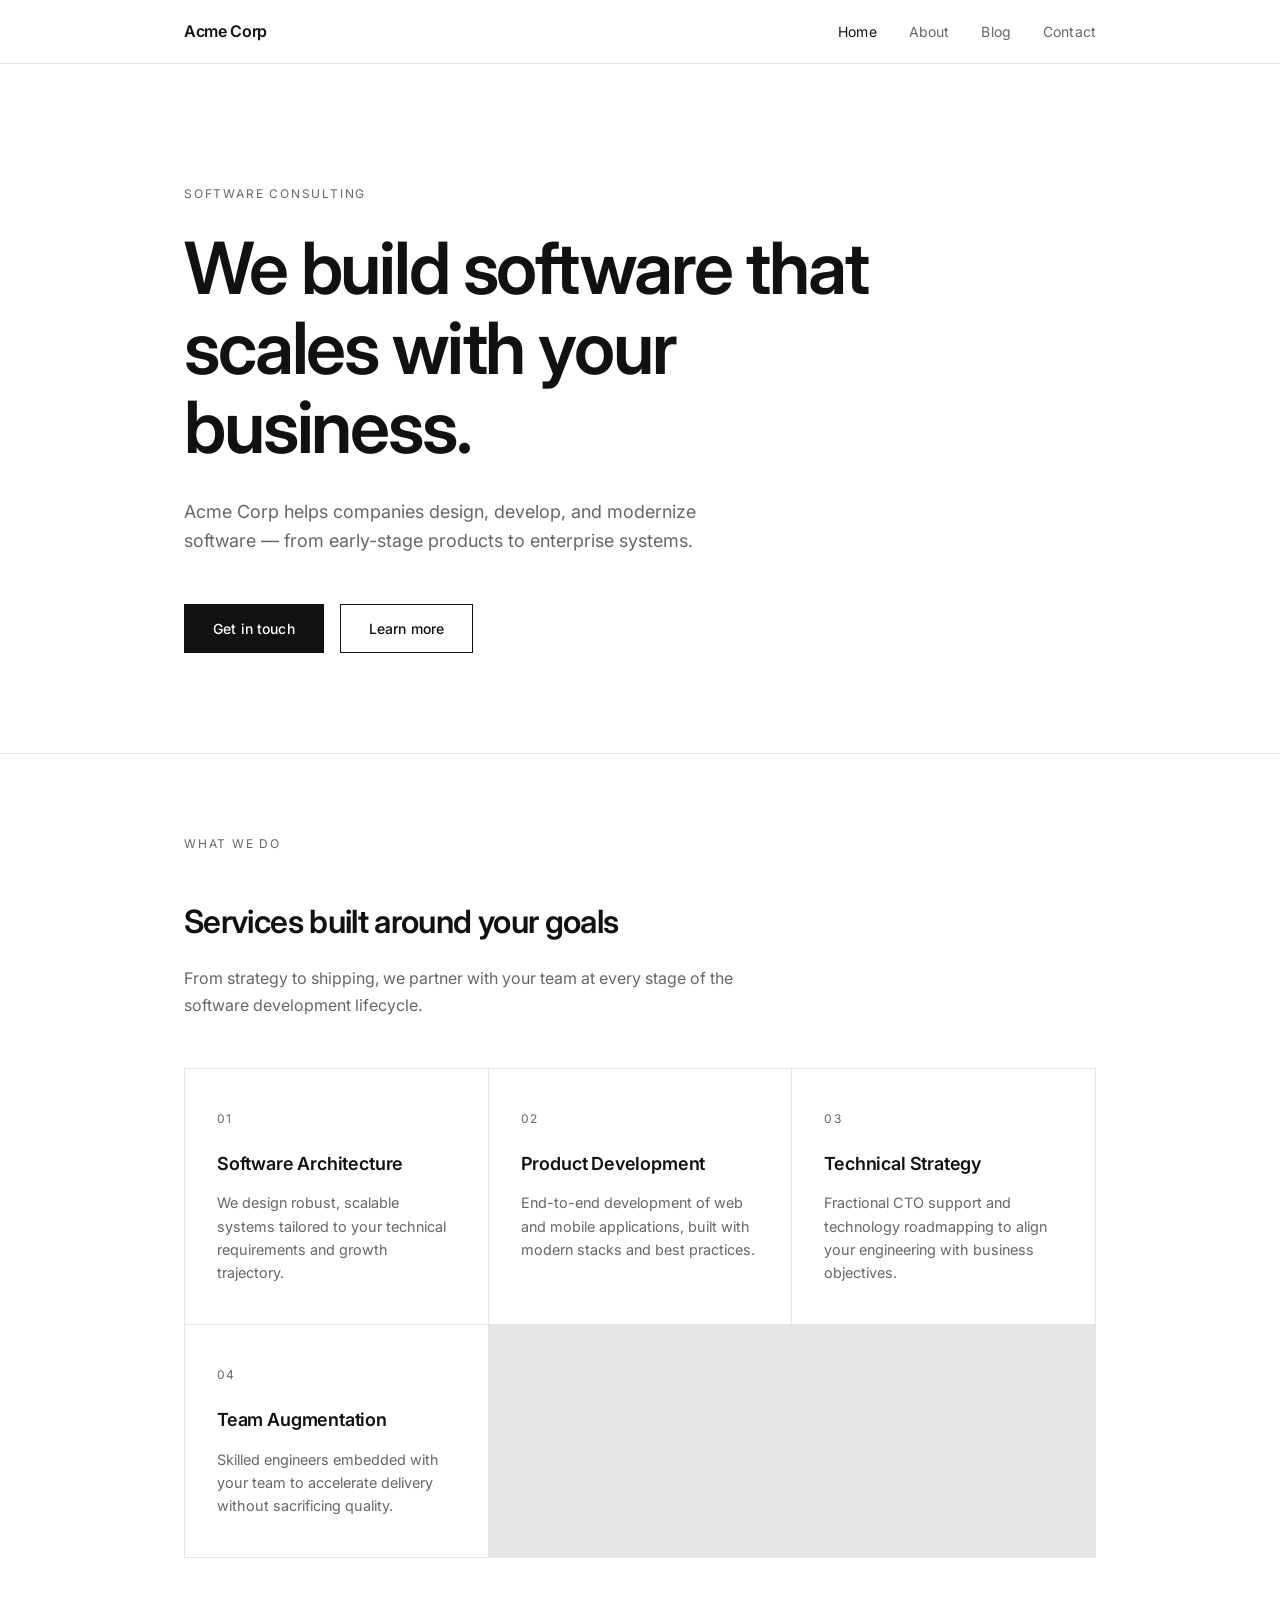
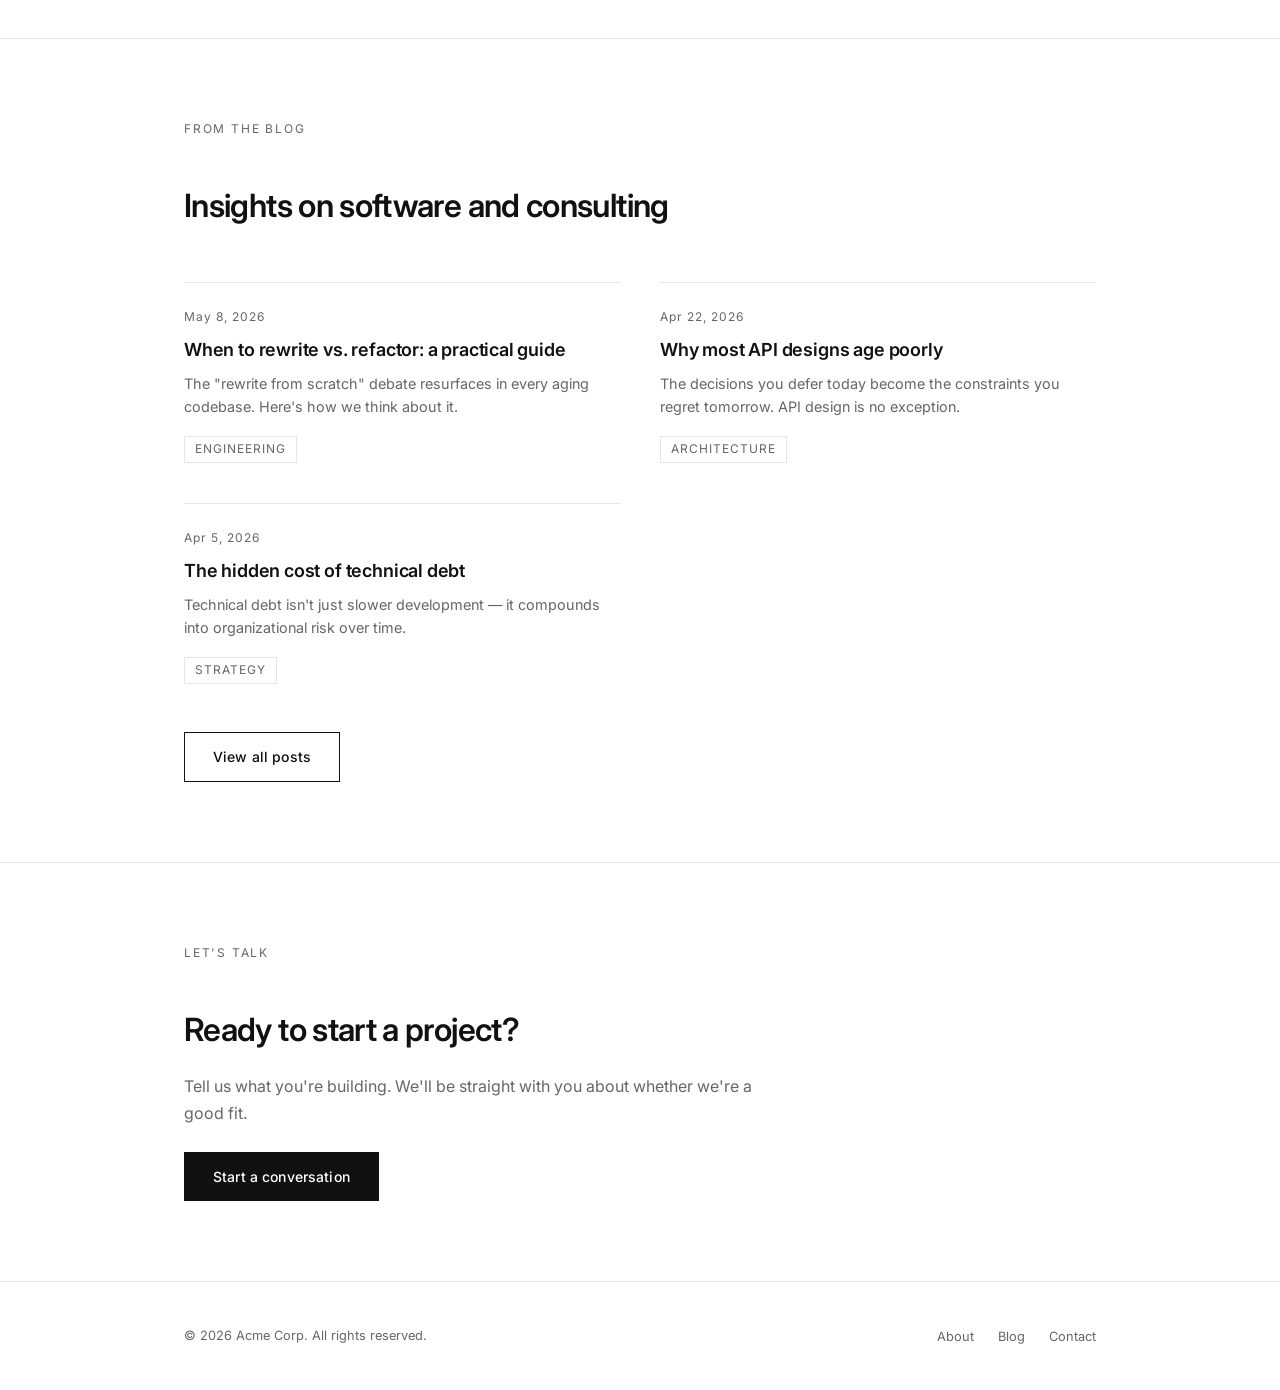
==== index.html @ 8fb7a550 "first commit" ====
<!DOCTYPE html>
<html lang="en">
<head>
  <meta charset="UTF-8" />
  <meta name="viewport" content="width=device-width, initial-scale=1.0" />
  <title>Acme Corp — Software Consulting</title>
  <meta name="description" content="We help companies design, build, and scale software that matters." />
  <link rel="preconnect" href="https://fonts.googleapis.com" />
  <link rel="preconnect" href="https://fonts.gstatic.com" crossorigin />
  <link href="https://fonts.googleapis.com/css2?family=Inter:wght@400;500;600&display=swap" rel="stylesheet" />
  <link rel="stylesheet" href="css/styles.css" />
</head>
<body>

  <!-- Navigation -->
  <nav class="nav">
    <div class="container nav__inner">
      <a href="index.html" class="nav__logo">Acme Corp</a>
      <ul class="nav__links">
        <li><a href="index.html">Home</a></li>
        <li><a href="about.html">About</a></li>
        <li><a href="blog.html">Blog</a></li>
        <li><a href="contact.html">Contact</a></li>
      </ul>
      <button class="nav__toggle" id="nav-toggle" aria-label="Toggle menu">
        <span></span><span></span><span></span>
      </button>
    </div>
  </nav>

  <!-- Mobile Menu -->
  <div class="nav__mobile" id="nav-mobile">
    <a href="index.html">Home</a>
    <a href="about.html">About</a>
    <a href="blog.html">Blog</a>
    <a href="contact.html">Contact</a>
  </div>

  <main>

    <!-- Hero -->
    <section class="hero">
      <div class="container">
        <p class="hero__label">Software Consulting</p>
        <h1 class="hero__title">We build software that scales with your business.</h1>
        <p class="hero__sub">Acme Corp helps companies design, develop, and modernize software — from early-stage products to enterprise systems.</p>
        <div class="hero__cta">
          <a href="contact.html" class="btn btn--filled">Get in touch</a>
          <a href="about.html" class="btn btn--outline">Learn more</a>
        </div>
      </div>
    </section>

    <!-- Services -->
    <section class="section">
      <div class="container">
        <p class="section__label">What we do</p>
        <h2 class="section__title">Services built around your goals</h2>
        <p class="section__body">From strategy to shipping, we partner with your team at every stage of the software development lifecycle.</p>

        <div class="services">
          <div class="service-card">
            <p class="service-card__num">01</p>
            <h3 class="service-card__title">Software Architecture</h3>
            <p class="service-card__body">We design robust, scalable systems tailored to your technical requirements and growth trajectory.</p>
          </div>
          <div class="service-card">
            <p class="service-card__num">02</p>
            <h3 class="service-card__title">Product Development</h3>
            <p class="service-card__body">End-to-end development of web and mobile applications, built with modern stacks and best practices.</p>
          </div>
          <div class="service-card">
            <p class="service-card__num">03</p>
            <h3 class="service-card__title">Technical Strategy</h3>
            <p class="service-card__body">Fractional CTO support and technology roadmapping to align your engineering with business objectives.</p>
          </div>
          <div class="service-card">
            <p class="service-card__num">04</p>
            <h3 class="service-card__title">Team Augmentation</h3>
            <p class="service-card__body">Skilled engineers embedded with your team to accelerate delivery without sacrificing quality.</p>
          </div>
        </div>
      </div>
    </section>

    <!-- Recent Posts -->
    <section class="section">
      <div class="container">
        <p class="section__label">From the blog</p>
        <h2 class="section__title">Insights on software and consulting</h2>

        <div class="posts">
          <article class="post-card">
            <p class="post-card__date">May 8, 2026</p>
            <h3 class="post-card__title"><a href="blog.html">When to rewrite vs. refactor: a practical guide</a></h3>
            <p class="post-card__excerpt">The "rewrite from scratch" debate resurfaces in every aging codebase. Here's how we think about it.</p>
            <span class="post-card__tag">Engineering</span>
          </article>
          <article class="post-card">
            <p class="post-card__date">Apr 22, 2026</p>
            <h3 class="post-card__title"><a href="blog.html">Why most API designs age poorly</a></h3>
            <p class="post-card__excerpt">The decisions you defer today become the constraints you regret tomorrow. API design is no exception.</p>
            <span class="post-card__tag">Architecture</span>
          </article>
          <article class="post-card">
            <p class="post-card__date">Apr 5, 2026</p>
            <h3 class="post-card__title"><a href="blog.html">The hidden cost of technical debt</a></h3>
            <p class="post-card__excerpt">Technical debt isn't just slower development — it compounds into organizational risk over time.</p>
            <span class="post-card__tag">Strategy</span>
          </article>
        </div>

        <div class="mt-48">
          <a href="blog.html" class="btn btn--outline">View all posts</a>
        </div>
      </div>
    </section>

    <!-- CTA -->
    <section class="section">
      <div class="container">
        <p class="section__label">Let's talk</p>
        <h2 class="section__title">Ready to start a project?</h2>
        <p class="section__body">Tell us what you're building. We'll be straight with you about whether we're a good fit.</p>
        <div class="mt-24">
          <a href="contact.html" class="btn btn--filled">Start a conversation</a>
        </div>
      </div>
    </section>

  </main>

  <!-- Footer -->
  <footer class="footer">
    <div class="container footer__inner">
      <p class="footer__copy">&copy; 2026 Acme Corp. All rights reserved.</p>
      <ul class="footer__links">
        <li><a href="about.html">About</a></li>
        <li><a href="blog.html">Blog</a></li>
        <li><a href="contact.html">Contact</a></li>
      </ul>
    </div>
  </footer>

  <script src="js/main.js"></script>
</body>
</html>
---- css/styles.css ----
/* ========= Reset & Base ========= */
*, *::before, *::after { box-sizing: border-box; margin: 0; padding: 0; }

:root {
  --color-bg:      #ffffff;
  --color-text:    #111111;
  --color-muted:   #666666;
  --color-border:  #e5e5e5;
  --color-accent:  #111111;
  --font-sans:     'Inter', system-ui, -apple-system, sans-serif;
  --max-w:         960px;
  --nav-h:         64px;
}

html { scroll-behavior: smooth; }

body {
  background: var(--color-bg);
  color: var(--color-text);
  font-family: var(--font-sans);
  font-size: 16px;
  line-height: 1.7;
  -webkit-font-smoothing: antialiased;
}

a { color: inherit; text-decoration: none; }
img { display: block; max-width: 100%; }
ul { list-style: none; }

/* ========= Layout ========= */
.container {
  width: 100%;
  max-width: var(--max-w);
  margin: 0 auto;
  padding: 0 24px;
}

/* ========= Navigation ========= */
.nav {
  position: fixed;
  top: 0; left: 0; right: 0;
  height: var(--nav-h);
  background: var(--color-bg);
  border-bottom: 1px solid var(--color-border);
  z-index: 100;
}

.nav__inner {
  height: 100%;
  display: flex;
  align-items: center;
  justify-content: space-between;
}

.nav__logo {
  font-size: 1rem;
  font-weight: 600;
  letter-spacing: -0.02em;
}

.nav__links {
  display: flex;
  gap: 32px;
}

.nav__links a {
  font-size: 0.875rem;
  color: var(--color-muted);
  transition: color 0.15s;
  letter-spacing: 0.01em;
}

.nav__links a:hover,
.nav__links a.active { color: var(--color-text); }

/* Hamburger */
.nav__toggle {
  display: none;
  flex-direction: column;
  justify-content: center;
  gap: 5px;
  width: 24px;
  height: 24px;
  cursor: pointer;
  background: none;
  border: none;
  padding: 0;
}

.nav__toggle span {
  display: block;
  width: 100%;
  height: 1.5px;
  background: var(--color-text);
  transition: transform 0.2s, opacity 0.2s;
}

.nav__toggle.open span:nth-child(1) { transform: translateY(6.5px) rotate(45deg); }
.nav__toggle.open span:nth-child(2) { opacity: 0; }
.nav__toggle.open span:nth-child(3) { transform: translateY(-6.5px) rotate(-45deg); }

/* Mobile menu */
.nav__mobile {
  display: none;
  position: fixed;
  top: var(--nav-h);
  left: 0; right: 0;
  background: var(--color-bg);
  border-bottom: 1px solid var(--color-border);
  padding: 24px;
  z-index: 99;
}

.nav__mobile.open { display: block; }

.nav__mobile a {
  display: block;
  padding: 12px 0;
  font-size: 1rem;
  color: var(--color-muted);
  border-bottom: 1px solid var(--color-border);
  transition: color 0.15s;
}

.nav__mobile a:last-child { border-bottom: none; }
.nav__mobile a:hover,
.nav__mobile a.active { color: var(--color-text); }

/* Page offset for fixed nav */
main { padding-top: var(--nav-h); }

/* ========= Hero ========= */
.hero {
  padding: 120px 0 100px;
  border-bottom: 1px solid var(--color-border);
}

.hero__label {
  font-size: 0.75rem;
  letter-spacing: 0.15em;
  text-transform: uppercase;
  color: var(--color-muted);
  margin-bottom: 24px;
}

.hero__title {
  font-size: clamp(2.5rem, 6vw, 4.5rem);
  font-weight: 600;
  letter-spacing: -0.03em;
  line-height: 1.1;
  max-width: 700px;
  margin-bottom: 32px;
}

.hero__sub {
  font-size: 1.125rem;
  color: var(--color-muted);
  max-width: 520px;
  margin-bottom: 48px;
  line-height: 1.6;
}

.hero__cta {
  display: inline-flex;
  gap: 16px;
  flex-wrap: wrap;
}

/* ========= Buttons ========= */
.btn {
  display: inline-block;
  padding: 12px 28px;
  font-size: 0.875rem;
  font-weight: 500;
  letter-spacing: 0.01em;
  border: 1px solid var(--color-text);
  transition: background 0.15s, color 0.15s;
  cursor: pointer;
}

.btn--filled {
  background: var(--color-text);
  color: #ffffff;
}

.btn--filled:hover {
  background: #333;
  border-color: #333;
}

.btn--outline {
  background: transparent;
  color: var(--color-text);
}

.btn--outline:hover {
  background: var(--color-text);
  color: #ffffff;
}

/* ========= Section ========= */
.section {
  padding: 80px 0;
  border-bottom: 1px solid var(--color-border);
}

.section:last-child { border-bottom: none; }

.section__label {
  font-size: 0.75rem;
  letter-spacing: 0.15em;
  text-transform: uppercase;
  color: var(--color-muted);
  margin-bottom: 40px;
}

.section__title {
  font-size: clamp(1.5rem, 3vw, 2rem);
  font-weight: 600;
  letter-spacing: -0.02em;
  margin-bottom: 16px;
}

.section__body {
  font-size: 1rem;
  color: var(--color-muted);
  max-width: 600px;
  line-height: 1.7;
}

/* ========= Services Grid ========= */
.services {
  display: grid;
  grid-template-columns: repeat(auto-fit, minmax(260px, 1fr));
  gap: 1px;
  background: var(--color-border);
  border: 1px solid var(--color-border);
  margin-top: 48px;
}

.service-card {
  background: var(--color-bg);
  padding: 40px 32px;
}

.service-card__num {
  font-size: 0.75rem;
  letter-spacing: 0.1em;
  color: var(--color-muted);
  margin-bottom: 20px;
}

.service-card__title {
  font-size: 1.125rem;
  font-weight: 600;
  letter-spacing: -0.01em;
  margin-bottom: 12px;
}

.service-card__body {
  font-size: 0.9rem;
  color: var(--color-muted);
  line-height: 1.6;
}

/* ========= Blog Cards ========= */
.posts {
  display: grid;
  grid-template-columns: repeat(auto-fit, minmax(280px, 1fr));
  gap: 40px;
  margin-top: 48px;
}

.post-card { border-top: 1px solid var(--color-border); padding-top: 24px; }

.post-card__date {
  font-size: 0.75rem;
  letter-spacing: 0.08em;
  color: var(--color-muted);
  margin-bottom: 10px;
}

.post-card__title {
  font-size: 1.125rem;
  font-weight: 600;
  letter-spacing: -0.01em;
  margin-bottom: 10px;
  line-height: 1.4;
}

.post-card__title a:hover { text-decoration: underline; text-underline-offset: 3px; }

.post-card__excerpt {
  font-size: 0.9rem;
  color: var(--color-muted);
  line-height: 1.6;
  margin-bottom: 16px;
}

.post-card__tag {
  font-size: 0.75rem;
  letter-spacing: 0.08em;
  text-transform: uppercase;
  color: var(--color-muted);
  border: 1px solid var(--color-border);
  padding: 2px 10px;
  display: inline-block;
}

/* ========= About Page ========= */
.about-hero {
  padding: 100px 0 80px;
  border-bottom: 1px solid var(--color-border);
}

.about-hero__title {
  font-size: clamp(2rem, 5vw, 3.5rem);
  font-weight: 600;
  letter-spacing: -0.03em;
  line-height: 1.15;
  max-width: 640px;
  margin-bottom: 32px;
}

.about-hero__body {
  font-size: 1.125rem;
  color: var(--color-muted);
  max-width: 560px;
  line-height: 1.7;
}

.values {
  display: grid;
  grid-template-columns: repeat(auto-fit, minmax(200px, 1fr));
  gap: 40px;
  margin-top: 48px;
}

.value__title {
  font-weight: 600;
  margin-bottom: 8px;
  letter-spacing: -0.01em;
}

.value__body {
  font-size: 0.9rem;
  color: var(--color-muted);
  line-height: 1.6;
}

/* Stats row */
.stats {
  display: flex;
  flex-wrap: wrap;
  gap: 48px;
  padding: 64px 0;
}

.stat__num {
  font-size: 2.5rem;
  font-weight: 600;
  letter-spacing: -0.03em;
  line-height: 1;
  margin-bottom: 6px;
}

.stat__label {
  font-size: 0.875rem;
  color: var(--color-muted);
}

/* Team */
.team {
  display: grid;
  grid-template-columns: repeat(auto-fit, minmax(200px, 1fr));
  gap: 32px;
  margin-top: 48px;
}

.team-member__name {
  font-weight: 600;
  letter-spacing: -0.01em;
  margin-top: 16px;
  margin-bottom: 4px;
}

.team-member__role {
  font-size: 0.875rem;
  color: var(--color-muted);
}

.team-member__avatar {
  width: 100%;
  aspect-ratio: 1;
  background: var(--color-border);
  display: flex;
  align-items: center;
  justify-content: center;
  font-size: 2rem;
  font-weight: 600;
  color: var(--color-muted);
  letter-spacing: -0.02em;
}

/* ========= Blog Page ========= */
.blog-hero {
  padding: 100px 0 60px;
  border-bottom: 1px solid var(--color-border);
}

.blog-hero__title {
  font-size: clamp(2rem, 5vw, 3rem);
  font-weight: 600;
  letter-spacing: -0.03em;
  margin-bottom: 12px;
}

.blog-hero__sub {
  color: var(--color-muted);
  font-size: 1rem;
}

.blog-list { padding: 60px 0; }

.blog-item {
  display: grid;
  grid-template-columns: 120px 1fr;
  gap: 32px;
  padding: 32px 0;
  border-bottom: 1px solid var(--color-border);
  align-items: start;
}

.blog-item:first-child { border-top: 1px solid var(--color-border); }

.blog-item__date {
  font-size: 0.8rem;
  color: var(--color-muted);
  padding-top: 4px;
  letter-spacing: 0.03em;
}

.blog-item__title {
  font-size: 1.25rem;
  font-weight: 600;
  letter-spacing: -0.02em;
  line-height: 1.35;
  margin-bottom: 8px;
}

.blog-item__title a:hover { text-decoration: underline; text-underline-offset: 3px; }

.blog-item__excerpt {
  font-size: 0.9rem;
  color: var(--color-muted);
  line-height: 1.6;
  margin-bottom: 12px;
}

.blog-item__tags { display: flex; gap: 8px; flex-wrap: wrap; }

/* ========= Contact Page ========= */
.contact-hero {
  padding: 100px 0 60px;
  border-bottom: 1px solid var(--color-border);
}

.contact-hero__title {
  font-size: clamp(2rem, 5vw, 3rem);
  font-weight: 600;
  letter-spacing: -0.03em;
  margin-bottom: 12px;
}

.contact-hero__sub {
  color: var(--color-muted);
  font-size: 1rem;
  max-width: 480px;
}

.contact-layout {
  display: grid;
  grid-template-columns: 1fr 1fr;
  gap: 80px;
  padding: 60px 0 80px;
}

.contact-info__heading {
  font-size: 1rem;
  font-weight: 600;
  letter-spacing: -0.01em;
  margin-bottom: 24px;
}

.contact-detail {
  margin-bottom: 24px;
}

.contact-detail__label {
  font-size: 0.75rem;
  letter-spacing: 0.1em;
  text-transform: uppercase;
  color: var(--color-muted);
  margin-bottom: 4px;
}

.contact-detail__value {
  font-size: 0.95rem;
}

/* Form */
.form { display: flex; flex-direction: column; gap: 20px; }

.form-group { display: flex; flex-direction: column; gap: 6px; }

.form-group label {
  font-size: 0.75rem;
  letter-spacing: 0.1em;
  text-transform: uppercase;
  color: var(--color-muted);
}

.form-group input,
.form-group textarea,
.form-group select {
  width: 100%;
  padding: 12px 0;
  border: none;
  border-bottom: 1px solid var(--color-border);
  font-family: var(--font-sans);
  font-size: 0.95rem;
  color: var(--color-text);
  background: transparent;
  outline: none;
  transition: border-color 0.15s;
  -webkit-appearance: none;
  appearance: none;
}

.form-group input:focus,
.form-group textarea:focus,
.form-group select:focus {
  border-color: var(--color-text);
}

.form-group textarea { resize: vertical; min-height: 120px; }

.form__submit { align-self: flex-start; margin-top: 8px; }

/* ========= Footer ========= */
.footer {
  border-top: 1px solid var(--color-border);
  padding: 40px 0;
}

.footer__inner {
  display: flex;
  align-items: center;
  justify-content: space-between;
  flex-wrap: wrap;
  gap: 16px;
}

.footer__copy {
  font-size: 0.8rem;
  color: var(--color-muted);
}

.footer__links {
  display: flex;
  gap: 24px;
}

.footer__links a {
  font-size: 0.8rem;
  color: var(--color-muted);
  transition: color 0.15s;
}

.footer__links a:hover { color: var(--color-text); }

/* ========= Utilities ========= */
.text-muted { color: var(--color-muted); }
.mt-8 { margin-top: 8px; }
.mt-16 { margin-top: 16px; }
.mt-24 { margin-top: 24px; }
.mt-48 { margin-top: 48px; }

/* ========= Responsive ========= */
@media (max-width: 768px) {
  .nav__links { display: none; }
  .nav__toggle { display: flex; }

  .hero { padding: 80px 0 64px; }

  .blog-item {
    grid-template-columns: 1fr;
    gap: 8px;
  }

  .contact-layout {
    grid-template-columns: 1fr;
    gap: 48px;
  }

  .stats { gap: 32px; }
}
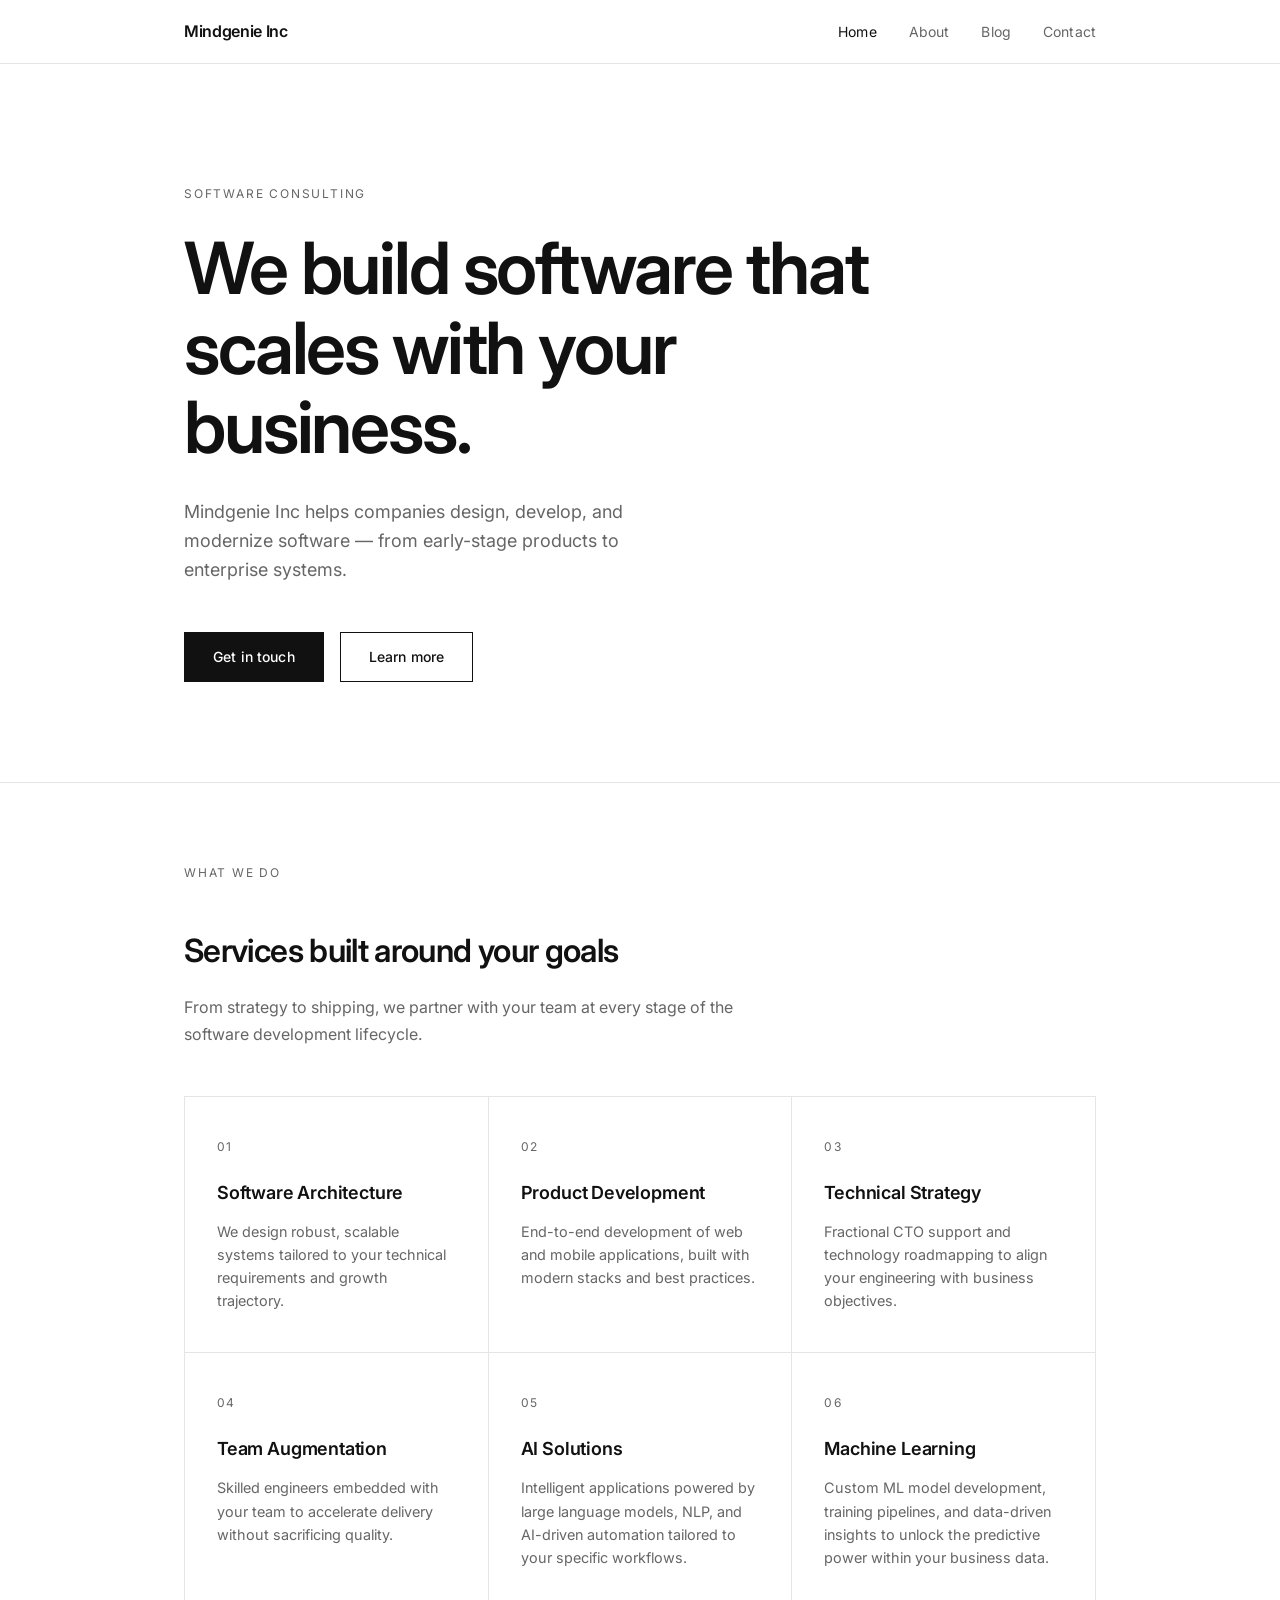
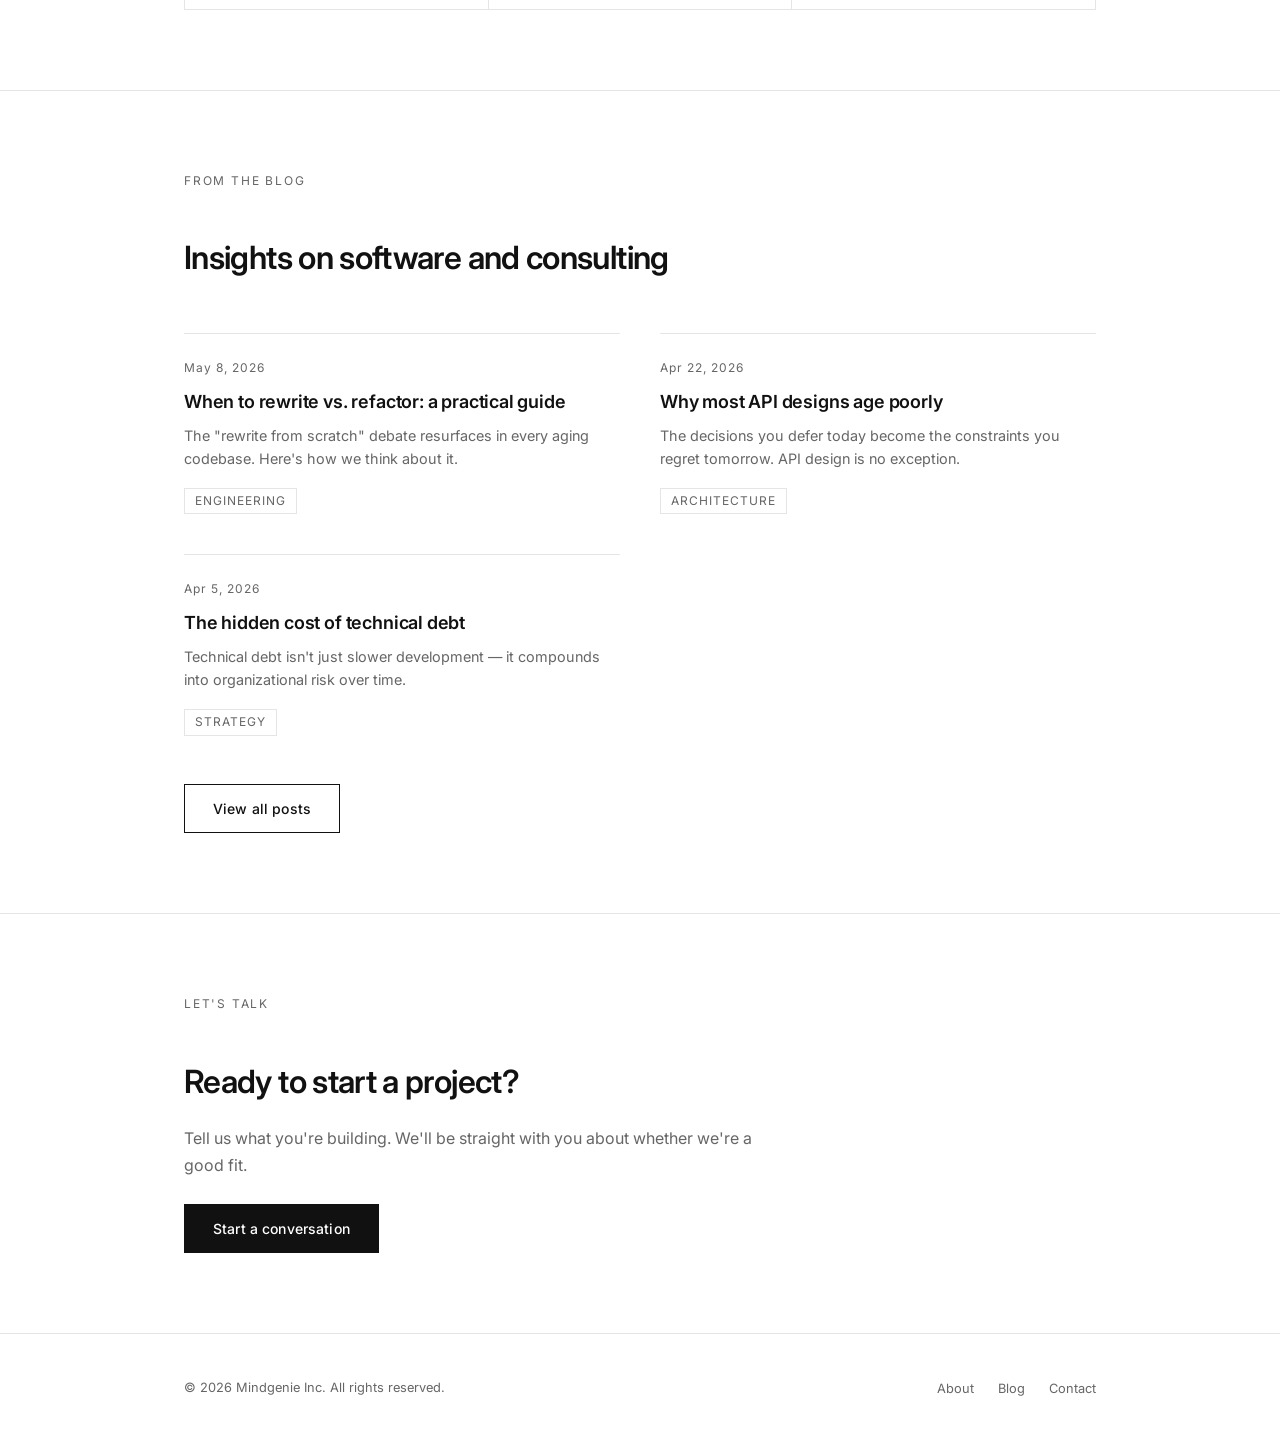
==== commit b93a6982: "Changes to files" ====
--- a/index.html
+++ b/index.html
@@ -3,7 +3,7 @@
 <head>
   <meta charset="UTF-8" />
   <meta name="viewport" content="width=device-width, initial-scale=1.0" />
-  <title>Acme Corp — Software Consulting</title>
+  <title>Mindgenie Inc — Software Consulting</title>
   <meta name="description" content="We help companies design, build, and scale software that matters." />
   <link rel="preconnect" href="https://fonts.googleapis.com" />
   <link rel="preconnect" href="https://fonts.gstatic.com" crossorigin />
@@ -15,7 +15,7 @@
   <!-- Navigation -->
   <nav class="nav">
     <div class="container nav__inner">
-      <a href="index.html" class="nav__logo">Acme Corp</a>
+      <a href="index.html" class="nav__logo">Mindgenie Inc</a>
       <ul class="nav__links">
         <li><a href="index.html">Home</a></li>
         <li><a href="about.html">About</a></li>
@@ -43,7 +43,7 @@
       <div class="container">
         <p class="hero__label">Software Consulting</p>
         <h1 class="hero__title">We build software that scales with your business.</h1>
-        <p class="hero__sub">Acme Corp helps companies design, develop, and modernize software — from early-stage products to enterprise systems.</p>
+        <p class="hero__sub">Mindgenie Inc helps companies design, develop, and modernize software — from early-stage products to enterprise systems.</p>
         <div class="hero__cta">
           <a href="contact.html" class="btn btn--filled">Get in touch</a>
           <a href="about.html" class="btn btn--outline">Learn more</a>
@@ -78,6 +78,16 @@
             <p class="service-card__num">04</p>
             <h3 class="service-card__title">Team Augmentation</h3>
             <p class="service-card__body">Skilled engineers embedded with your team to accelerate delivery without sacrificing quality.</p>
+          </div>
+          <div class="service-card">
+            <p class="service-card__num">05</p>
+            <h3 class="service-card__title">AI Solutions</h3>
+            <p class="service-card__body">Intelligent applications powered by large language models, NLP, and AI-driven automation tailored to your specific workflows.</p>
+          </div>
+          <div class="service-card">
+            <p class="service-card__num">06</p>
+            <h3 class="service-card__title">Machine Learning</h3>
+            <p class="service-card__body">Custom ML model development, training pipelines, and data-driven insights to unlock the predictive power within your business data.</p>
           </div>
         </div>
       </div>
@@ -133,7 +143,7 @@
   <!-- Footer -->
   <footer class="footer">
     <div class="container footer__inner">
-      <p class="footer__copy">&copy; 2026 Acme Corp. All rights reserved.</p>
+      <p class="footer__copy">&copy; 2026 Mindgenie Inc. All rights reserved.</p>
       <ul class="footer__links">
         <li><a href="about.html">About</a></li>
         <li><a href="blog.html">Blog</a></li>
--- a/css/styles.css
+++ b/css/styles.css
@@ -579,6 +579,85 @@
 
 .footer__links a:hover { color: var(--color-text); }
 
+/* ========= Blog Post Page ========= */
+.post-hero {
+  padding: 100px 0 60px;
+  border-bottom: 1px solid var(--color-border);
+}
+
+.post-hero__back {
+  font-size: 0.8rem;
+  color: var(--color-muted);
+  letter-spacing: 0.05em;
+  margin-bottom: 32px;
+  display: inline-block;
+  transition: color 0.15s;
+}
+
+.post-hero__back:hover { color: var(--color-text); }
+
+.post-hero__tags {
+  display: flex;
+  gap: 8px;
+  margin-bottom: 24px;
+}
+
+.post-hero__title {
+  font-size: clamp(1.75rem, 4vw, 2.75rem);
+  font-weight: 600;
+  letter-spacing: -0.03em;
+  line-height: 1.2;
+  max-width: 720px;
+  margin-bottom: 20px;
+}
+
+.post-hero__meta {
+  font-size: 0.8rem;
+  color: var(--color-muted);
+  letter-spacing: 0.05em;
+}
+
+.post-body {
+  padding: 60px 0 80px;
+  max-width: 680px;
+}
+
+.post-body p {
+  font-size: 1rem;
+  line-height: 1.8;
+  color: var(--color-text);
+  margin-bottom: 24px;
+}
+
+.post-body h2 {
+  font-size: 1.375rem;
+  font-weight: 600;
+  letter-spacing: -0.02em;
+  margin-top: 48px;
+  margin-bottom: 16px;
+}
+
+.post-body h3 {
+  font-size: 1.125rem;
+  font-weight: 600;
+  letter-spacing: -0.01em;
+  margin-top: 32px;
+  margin-bottom: 12px;
+}
+
+.post-body ul,
+.post-body ol {
+  padding-left: 24px;
+  margin-bottom: 24px;
+}
+
+.post-body li {
+  font-size: 1rem;
+  line-height: 1.8;
+  color: var(--color-text);
+  margin-bottom: 8px;
+}
+
 /* ========= Utilities ========= */
 .text-muted { color: var(--color-muted); }
 .mt-8 { margin-top: 8px; }
